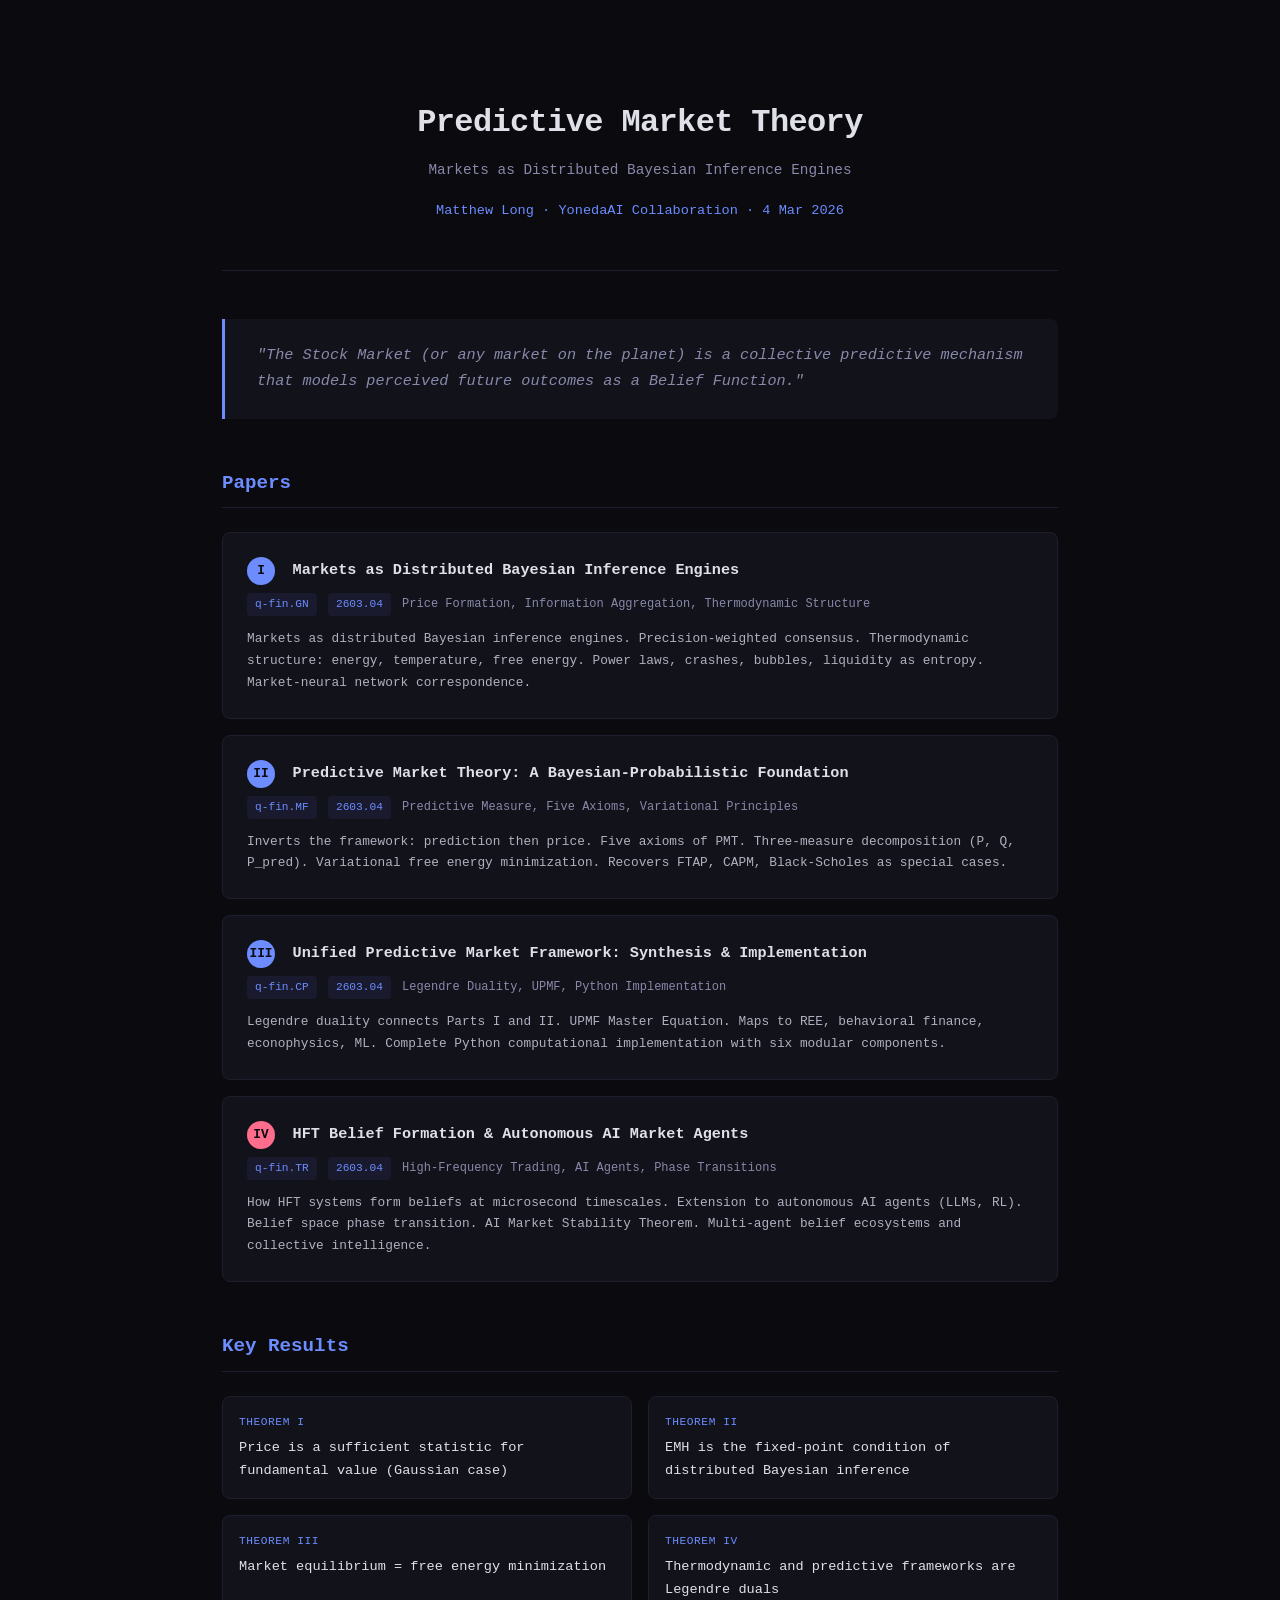
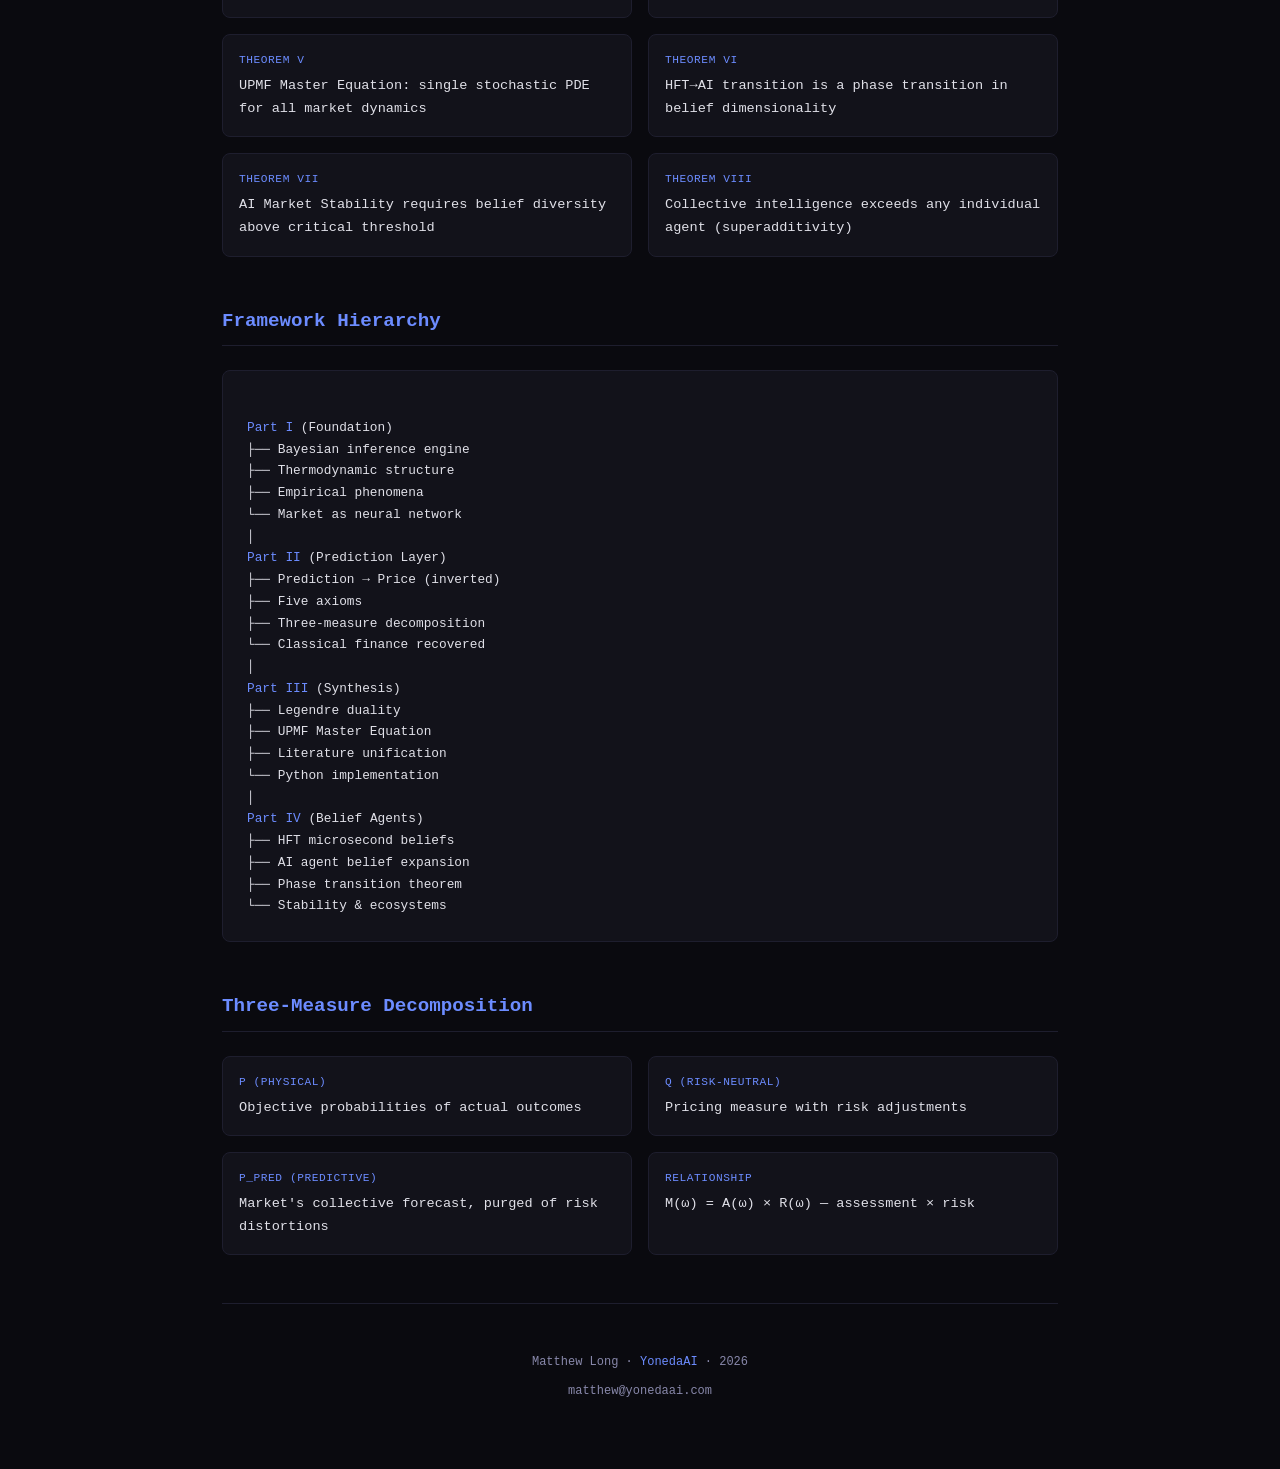
==== docs/index.html @ 6494e1b6 "Initial commit: Predictive Market Theory — four-part treatise Parts I-III: Bayesian inference engine" ====
<!DOCTYPE html>
<html lang="en">
<head>
  <meta charset="UTF-8">
  <meta name="viewport" content="width=device-width, initial-scale=1.0">
  <title>Predictive Market Theory — YonedaAI</title>
  <style>
    :root {
      --bg: #0a0a0f;
      --surface: #12121a;
      --border: #1e1e2e;
      --text: #e0e0e8;
      --muted: #8888aa;
      --accent: #6c8cff;
      --accent2: #ff6c8c;
      --mono: 'SF Mono', 'Fira Code', 'Cascadia Code', monospace;
    }
    * { margin: 0; padding: 0; box-sizing: border-box; }
    body {
      font-family: var(--mono);
      background: var(--bg);
      color: var(--text);
      line-height: 1.7;
      min-height: 100vh;
    }
    .container { max-width: 900px; margin: 0 auto; padding: 2rem; }
    header {
      text-align: center;
      padding: 4rem 0 3rem;
      border-bottom: 1px solid var(--border);
    }
    header h1 {
      font-size: 2rem;
      font-weight: 700;
      letter-spacing: -0.02em;
      margin-bottom: 0.5rem;
    }
    header .subtitle {
      color: var(--muted);
      font-size: 0.9rem;
    }
    header .author {
      margin-top: 1rem;
      color: var(--accent);
      font-size: 0.85rem;
    }
    .quote {
      margin: 3rem 0;
      padding: 1.5rem 2rem;
      border-left: 3px solid var(--accent);
      background: var(--surface);
      border-radius: 0 8px 8px 0;
      font-style: italic;
      color: var(--muted);
      font-size: 0.95rem;
    }
    h2 {
      font-size: 1.2rem;
      color: var(--accent);
      margin: 3rem 0 1.5rem;
      padding-bottom: 0.5rem;
      border-bottom: 1px solid var(--border);
    }
    .papers {
      display: grid;
      gap: 1rem;
    }
    .paper {
      background: var(--surface);
      border: 1px solid var(--border);
      border-radius: 8px;
      padding: 1.5rem;
      transition: border-color 0.2s;
    }
    .paper:hover { border-color: var(--accent); }
    .paper .number {
      display: inline-block;
      background: var(--accent);
      color: var(--bg);
      width: 28px;
      height: 28px;
      line-height: 28px;
      text-align: center;
      border-radius: 50%;
      font-size: 0.8rem;
      font-weight: 700;
      margin-right: 0.5rem;
    }
    .paper .title {
      font-weight: 600;
      font-size: 0.95rem;
    }
    .paper .meta {
      color: var(--muted);
      font-size: 0.75rem;
      margin-top: 0.5rem;
    }
    .paper .desc {
      font-size: 0.8rem;
      margin-top: 0.75rem;
      color: #b0b0c0;
    }
    .tag {
      display: inline-block;
      background: #1a1a2e;
      color: var(--accent);
      padding: 2px 8px;
      border-radius: 4px;
      font-size: 0.7rem;
      margin-right: 4px;
    }
    .results {
      display: grid;
      grid-template-columns: 1fr 1fr;
      gap: 1rem;
    }
    .result {
      background: var(--surface);
      border: 1px solid var(--border);
      border-radius: 8px;
      padding: 1rem;
    }
    .result .label {
      font-size: 0.7rem;
      color: var(--accent);
      text-transform: uppercase;
      letter-spacing: 0.05em;
    }
    .result .value {
      font-size: 0.85rem;
      margin-top: 0.25rem;
    }
    .hierarchy {
      background: var(--surface);
      border: 1px solid var(--border);
      border-radius: 8px;
      padding: 1.5rem;
      font-size: 0.8rem;
      white-space: pre-line;
    }
    .hierarchy code {
      color: var(--accent);
    }
    footer {
      text-align: center;
      padding: 3rem 0 2rem;
      color: var(--muted);
      font-size: 0.75rem;
      border-top: 1px solid var(--border);
      margin-top: 3rem;
    }
    a { color: var(--accent); text-decoration: none; }
    a:hover { text-decoration: underline; }
    @media (max-width: 600px) {
      .results { grid-template-columns: 1fr; }
      .container { padding: 1rem; }
      header h1 { font-size: 1.5rem; }
    }
  </style>
</head>
<body>
  <div class="container">
    <header>
      <h1>Predictive Market Theory</h1>
      <div class="subtitle">Markets as Distributed Bayesian Inference Engines</div>
      <div class="author">Matthew Long · YonedaAI Collaboration · 4 Mar 2026</div>
    </header>

    <div class="quote">
      "The Stock Market (or any market on the planet) is a collective predictive mechanism
      that models perceived future outcomes as a Belief Function."
    </div>

    <h2>Papers</h2>
    <div class="papers">
      <div class="paper">
        <span class="number">I</span>
        <span class="title">Markets as Distributed Bayesian Inference Engines</span>
        <div class="meta">
          <span class="tag">q-fin.GN</span>
          <span class="tag">2603.04</span>
          Price Formation, Information Aggregation, Thermodynamic Structure
        </div>
        <div class="desc">
          Markets as distributed Bayesian inference engines. Precision-weighted consensus.
          Thermodynamic structure: energy, temperature, free energy. Power laws, crashes,
          bubbles, liquidity as entropy. Market-neural network correspondence.
        </div>
      </div>
      <div class="paper">
        <span class="number">II</span>
        <span class="title">Predictive Market Theory: A Bayesian-Probabilistic Foundation</span>
        <div class="meta">
          <span class="tag">q-fin.MF</span>
          <span class="tag">2603.04</span>
          Predictive Measure, Five Axioms, Variational Principles
        </div>
        <div class="desc">
          Inverts the framework: prediction then price. Five axioms of PMT. Three-measure
          decomposition (P, Q, P_pred). Variational free energy minimization. Recovers
          FTAP, CAPM, Black-Scholes as special cases.
        </div>
      </div>
      <div class="paper">
        <span class="number">III</span>
        <span class="title">Unified Predictive Market Framework: Synthesis & Implementation</span>
        <div class="meta">
          <span class="tag">q-fin.CP</span>
          <span class="tag">2603.04</span>
          Legendre Duality, UPMF, Python Implementation
        </div>
        <div class="desc">
          Legendre duality connects Parts I and II. UPMF Master Equation. Maps to REE,
          behavioral finance, econophysics, ML. Complete Python computational implementation
          with six modular components.
        </div>
      </div>
      <div class="paper">
        <span class="number" style="background: var(--accent2);">IV</span>
        <span class="title">HFT Belief Formation & Autonomous AI Market Agents</span>
        <div class="meta">
          <span class="tag">q-fin.TR</span>
          <span class="tag">2603.04</span>
          High-Frequency Trading, AI Agents, Phase Transitions
        </div>
        <div class="desc">
          How HFT systems form beliefs at microsecond timescales. Extension to autonomous
          AI agents (LLMs, RL). Belief space phase transition. AI Market Stability Theorem.
          Multi-agent belief ecosystems and collective intelligence.
        </div>
      </div>
    </div>

    <h2>Key Results</h2>
    <div class="results">
      <div class="result">
        <div class="label">Theorem I</div>
        <div class="value">Price is a sufficient statistic for fundamental value (Gaussian case)</div>
      </div>
      <div class="result">
        <div class="label">Theorem II</div>
        <div class="value">EMH is the fixed-point condition of distributed Bayesian inference</div>
      </div>
      <div class="result">
        <div class="label">Theorem III</div>
        <div class="value">Market equilibrium = free energy minimization</div>
      </div>
      <div class="result">
        <div class="label">Theorem IV</div>
        <div class="value">Thermodynamic and predictive frameworks are Legendre duals</div>
      </div>
      <div class="result">
        <div class="label">Theorem V</div>
        <div class="value">UPMF Master Equation: single stochastic PDE for all market dynamics</div>
      </div>
      <div class="result">
        <div class="label">Theorem VI</div>
        <div class="value">HFT→AI transition is a phase transition in belief dimensionality</div>
      </div>
      <div class="result">
        <div class="label">Theorem VII</div>
        <div class="value">AI Market Stability requires belief diversity above critical threshold</div>
      </div>
      <div class="result">
        <div class="label">Theorem VIII</div>
        <div class="value">Collective intelligence exceeds any individual agent (superadditivity)</div>
      </div>
    </div>

    <h2>Framework Hierarchy</h2>
    <div class="hierarchy">
<code>Part I</code> (Foundation)
  ├── Bayesian inference engine
  ├── Thermodynamic structure
  ├── Empirical phenomena
  └── Market as neural network
        │
<code>Part II</code> (Prediction Layer)
  ├── Prediction → Price (inverted)
  ├── Five axioms
  ├── Three-measure decomposition
  └── Classical finance recovered
        │
<code>Part III</code> (Synthesis)
  ├── Legendre duality
  ├── UPMF Master Equation
  ├── Literature unification
  └── Python implementation
        │
<code>Part IV</code> (Belief Agents)
  ├── HFT microsecond beliefs
  ├── AI agent belief expansion
  ├── Phase transition theorem
  └── Stability & ecosystems
    </div>

    <h2>Three-Measure Decomposition</h2>
    <div class="results">
      <div class="result">
        <div class="label">P (Physical)</div>
        <div class="value">Objective probabilities of actual outcomes</div>
      </div>
      <div class="result">
        <div class="label">Q (Risk-neutral)</div>
        <div class="value">Pricing measure with risk adjustments</div>
      </div>
      <div class="result">
        <div class="label">P_pred (Predictive)</div>
        <div class="value">Market's collective forecast, purged of risk distortions</div>
      </div>
      <div class="result">
        <div class="label">Relationship</div>
        <div class="value">M(ω) = A(ω) × R(ω) — assessment × risk</div>
      </div>
    </div>

    <footer>
      <p>Matthew Long · <a href="https://yonedaai.com">YonedaAI</a> · 2026</p>
      <p style="margin-top: 0.5rem;">matthew@yonedaai.com</p>
    </footer>
  </div>
</body>
</html>
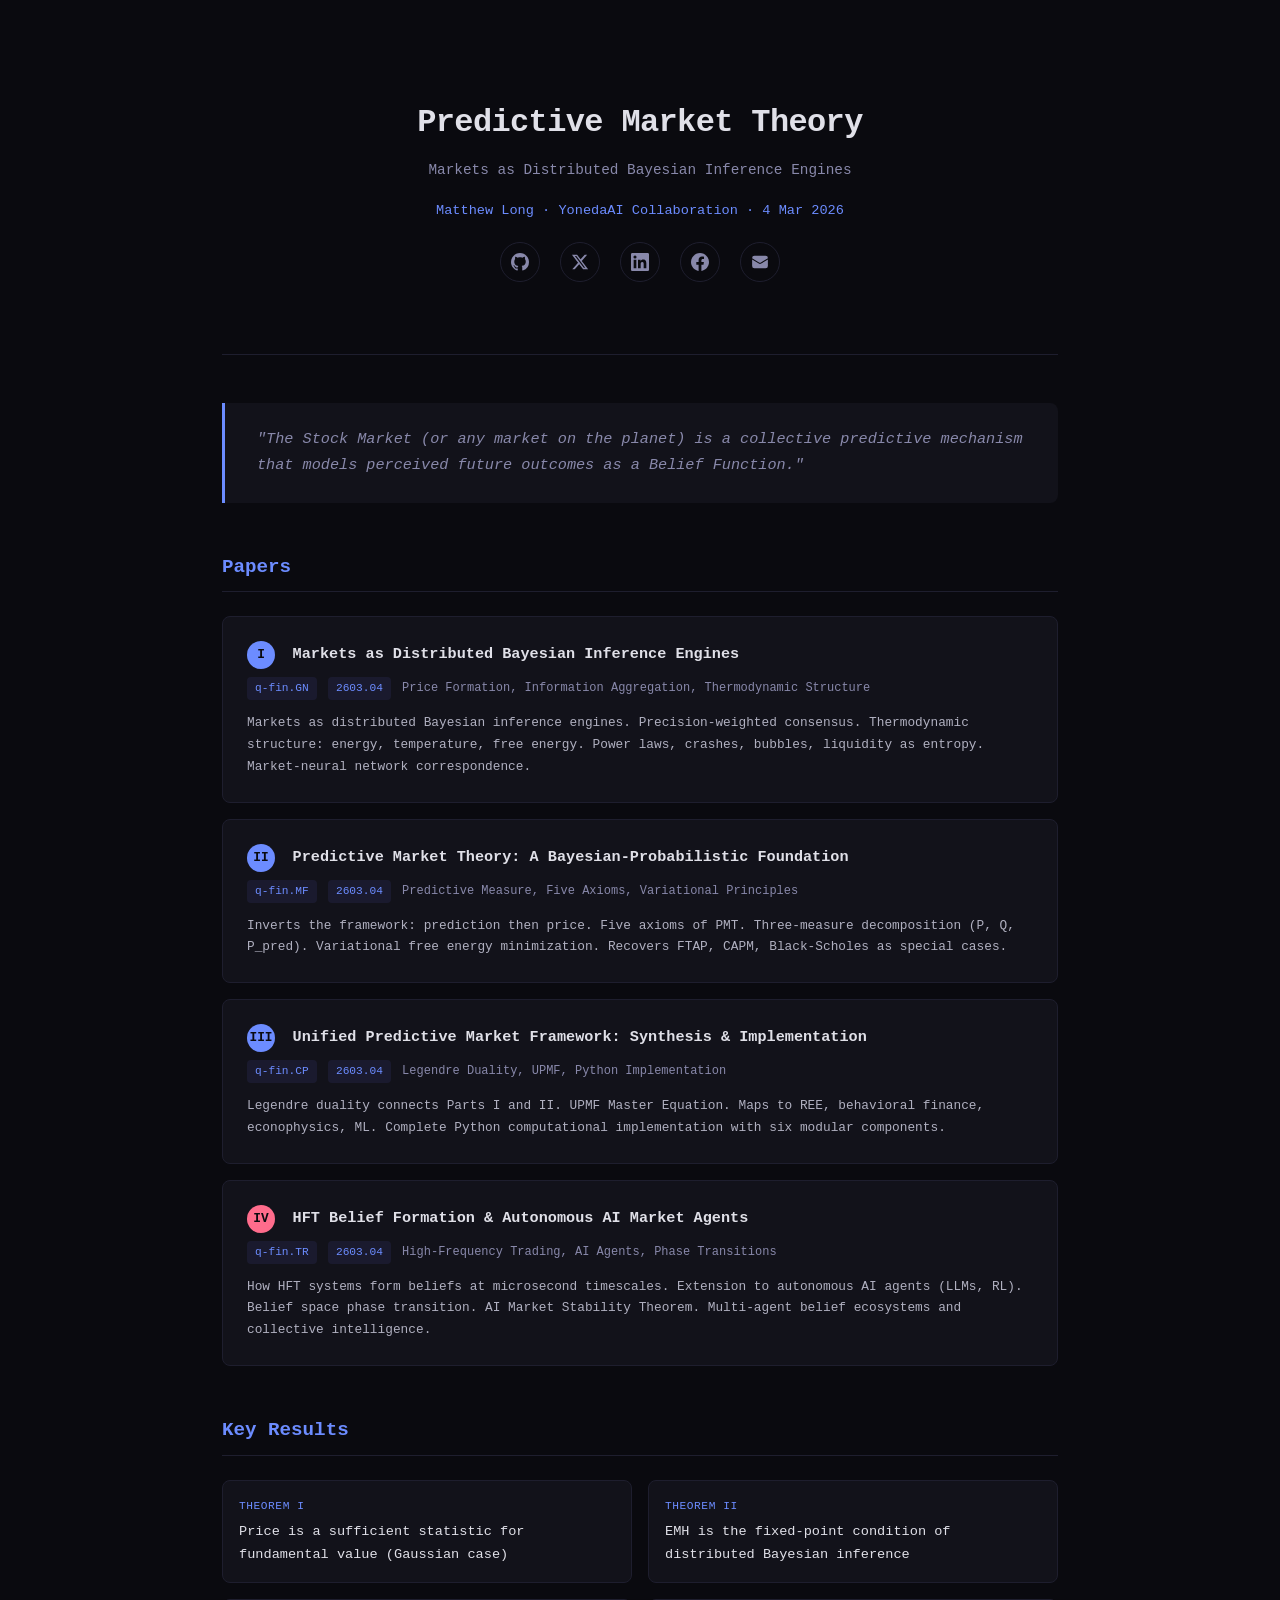
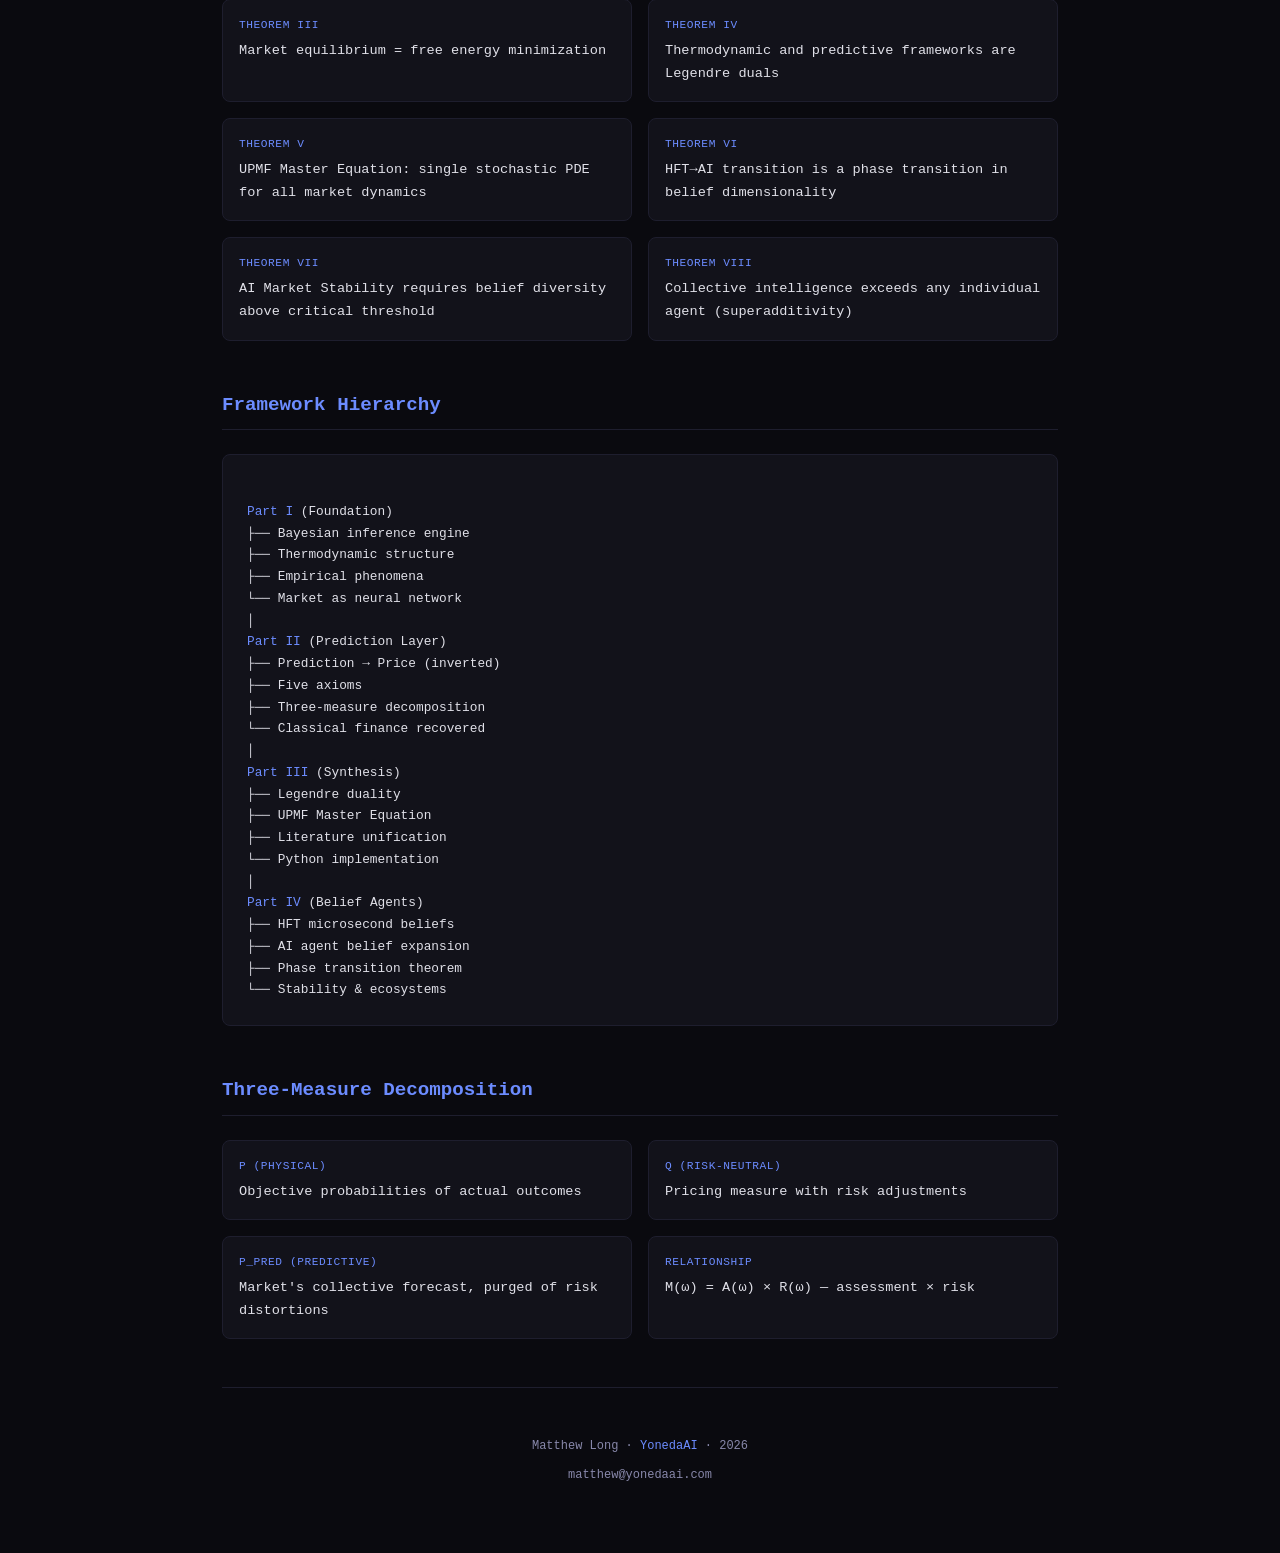
==== commit 725c2459: "Add OpenGraph meta tags, social sharing icons, and OG image Social icons: GitHub, X, LinkedIn, Faceb" ====
--- a/docs/index.html
+++ b/docs/index.html
@@ -4,6 +4,28 @@
   <meta charset="UTF-8">
   <meta name="viewport" content="width=device-width, initial-scale=1.0">
   <title>Predictive Market Theory — YonedaAI</title>
+
+  <!-- OpenGraph -->
+  <meta property="og:title" content="Predictive Market Theory">
+  <meta property="og:description" content="Markets as Distributed Bayesian Inference Engines — A four-part treatise on belief functions, thermodynamic structure, HFT belief formation, and AI market agents.">
+  <meta property="og:type" content="website">
+  <meta property="og:url" content="https://magnetonio.github.io/market-theory/">
+  <meta property="og:image" content="https://magnetonio.github.io/market-theory/og-image.png">
+  <meta property="og:image:width" content="1200">
+  <meta property="og:image:height" content="630">
+  <meta property="og:site_name" content="YonedaAI">
+
+  <!-- Twitter Card -->
+  <meta name="twitter:card" content="summary_large_image">
+  <meta name="twitter:title" content="Predictive Market Theory">
+  <meta name="twitter:description" content="Markets as Distributed Bayesian Inference Engines — Bayesian belief functions, thermodynamic structure, HFT, and AI agents.">
+  <meta name="twitter:image" content="https://magnetonio.github.io/market-theory/og-image.png">
+
+  <!-- General Meta -->
+  <meta name="description" content="Predictive Market Theory: A four-part treatise establishing markets as collective predictive mechanisms that model perceived future outcomes as belief functions.">
+  <meta name="author" content="Matthew Long">
+  <link rel="canonical" href="https://magnetonio.github.io/market-theory/">
+
   <style>
     :root {
       --bg: #0a0a0f;
@@ -151,6 +173,37 @@
     }
     a { color: var(--accent); text-decoration: none; }
     a:hover { text-decoration: underline; }
+    .social-icons {
+      display: flex;
+      justify-content: center;
+      gap: 1.25rem;
+      margin: 1.5rem 0;
+    }
+    .social-icons a {
+      display: inline-flex;
+      align-items: center;
+      justify-content: center;
+      width: 40px;
+      height: 40px;
+      border-radius: 50%;
+      border: 1px solid var(--border);
+      color: var(--muted);
+      transition: all 0.2s;
+    }
+    .social-icons a:hover {
+      color: var(--accent);
+      border-color: var(--accent);
+      background: rgba(108,140,255,0.08);
+      text-decoration: none;
+    }
+    .social-icons svg {
+      width: 18px;
+      height: 18px;
+      fill: currentColor;
+    }
+    .header-social {
+      margin-top: 1.25rem;
+    }
     @media (max-width: 600px) {
       .results { grid-template-columns: 1fr; }
       .container { padding: 1rem; }
@@ -164,6 +217,23 @@
       <h1>Predictive Market Theory</h1>
       <div class="subtitle">Markets as Distributed Bayesian Inference Engines</div>
       <div class="author">Matthew Long · YonedaAI Collaboration · 4 Mar 2026</div>
+      <div class="social-icons header-social">
+        <a href="https://github.com/MagnetonIO/market-theory" title="GitHub" aria-label="GitHub">
+          <svg viewBox="0 0 24 24"><path d="M12 0C5.37 0 0 5.37 0 12c0 5.31 3.435 9.795 8.205 11.385.6.105.825-.255.825-.57 0-.285-.015-1.23-.015-2.235-3.015.555-3.795-.735-4.035-1.41-.135-.345-.72-1.41-1.23-1.695-.42-.225-1.02-.78-.015-.795.945-.015 1.62.87 1.845 1.23 1.08 1.815 2.805 1.305 3.495.99.105-.78.42-1.305.765-1.605-2.67-.3-5.46-1.335-5.46-5.925 0-1.305.465-2.385 1.23-3.225-.12-.3-.54-1.53.12-3.18 0 0 1.005-.315 3.3 1.23.96-.27 1.98-.405 3-.405s2.04.135 3 .405c2.295-1.56 3.3-1.23 3.3-1.23.66 1.65.24 2.88.12 3.18.765.84 1.23 1.905 1.23 3.225 0 4.605-2.805 5.625-5.475 5.925.435.375.81 1.095.81 2.22 0 1.605-.015 2.895-.015 3.3 0 .315.225.69.825.57A12.02 12.02 0 0024 12c0-6.63-5.37-12-12-12z"/></svg>
+        </a>
+        <a href="https://twitter.com/intent/tweet?text=Predictive%20Market%20Theory%20%E2%80%94%20Markets%20as%20Distributed%20Bayesian%20Inference%20Engines&url=https://magnetonio.github.io/market-theory/" title="Share on X" aria-label="Share on X">
+          <svg viewBox="0 0 24 24"><path d="M18.244 2.25h3.308l-7.227 8.26 8.502 11.24H16.17l-5.214-6.817L4.99 21.75H1.68l7.73-8.835L1.254 2.25H8.08l4.713 6.231zm-1.161 17.52h1.833L7.084 4.126H5.117z"/></svg>
+        </a>
+        <a href="https://www.linkedin.com/sharing/share-offsite/?url=https://magnetonio.github.io/market-theory/" title="Share on LinkedIn" aria-label="Share on LinkedIn">
+          <svg viewBox="0 0 24 24"><path d="M20.447 20.452h-3.554v-5.569c0-1.328-.027-3.037-1.852-3.037-1.853 0-2.136 1.445-2.136 2.939v5.667H9.351V9h3.414v1.561h.046c.477-.9 1.637-1.85 3.37-1.85 3.601 0 4.267 2.37 4.267 5.455v6.286zM5.337 7.433a2.062 2.062 0 01-2.063-2.065 2.064 2.064 0 112.063 2.065zm1.782 13.019H3.555V9h3.564v11.452zM22.225 0H1.771C.792 0 0 .774 0 1.729v20.542C0 23.227.792 24 1.771 24h20.451C23.2 24 24 23.227 24 22.271V1.729C24 .774 23.2 0 22.222 0h.003z"/></svg>
+        </a>
+        <a href="https://www.facebook.com/sharer/sharer.php?u=https://magnetonio.github.io/market-theory/" title="Share on Facebook" aria-label="Share on Facebook">
+          <svg viewBox="0 0 24 24"><path d="M24 12.073c0-6.627-5.373-12-12-12s-12 5.373-12 12c0 5.99 4.388 10.954 10.125 11.854v-8.385H7.078v-3.47h3.047V9.43c0-3.007 1.792-4.669 4.533-4.669 1.312 0 2.686.235 2.686.235v2.953H15.83c-1.491 0-1.956.925-1.956 1.874v2.25h3.328l-.532 3.47h-2.796v8.385C19.612 23.027 24 18.062 24 12.073z"/></svg>
+        </a>
+        <a href="mailto:matthew@yonedaai.com" title="Email" aria-label="Email">
+          <svg viewBox="0 0 24 24"><path d="M1.5 8.67v8.58a3 3 0 003 3h15a3 3 0 003-3V8.67l-8.928 5.493a3 3 0 01-3.144 0L1.5 8.67z"/><path d="M22.5 6.908V6.75a3 3 0 00-3-3h-15a3 3 0 00-3 3v.158l9.714 5.978a1.5 1.5 0 001.572 0L22.5 6.908z"/></svg>
+        </a>
+      </div>
     </header>
 
     <div class="quote">
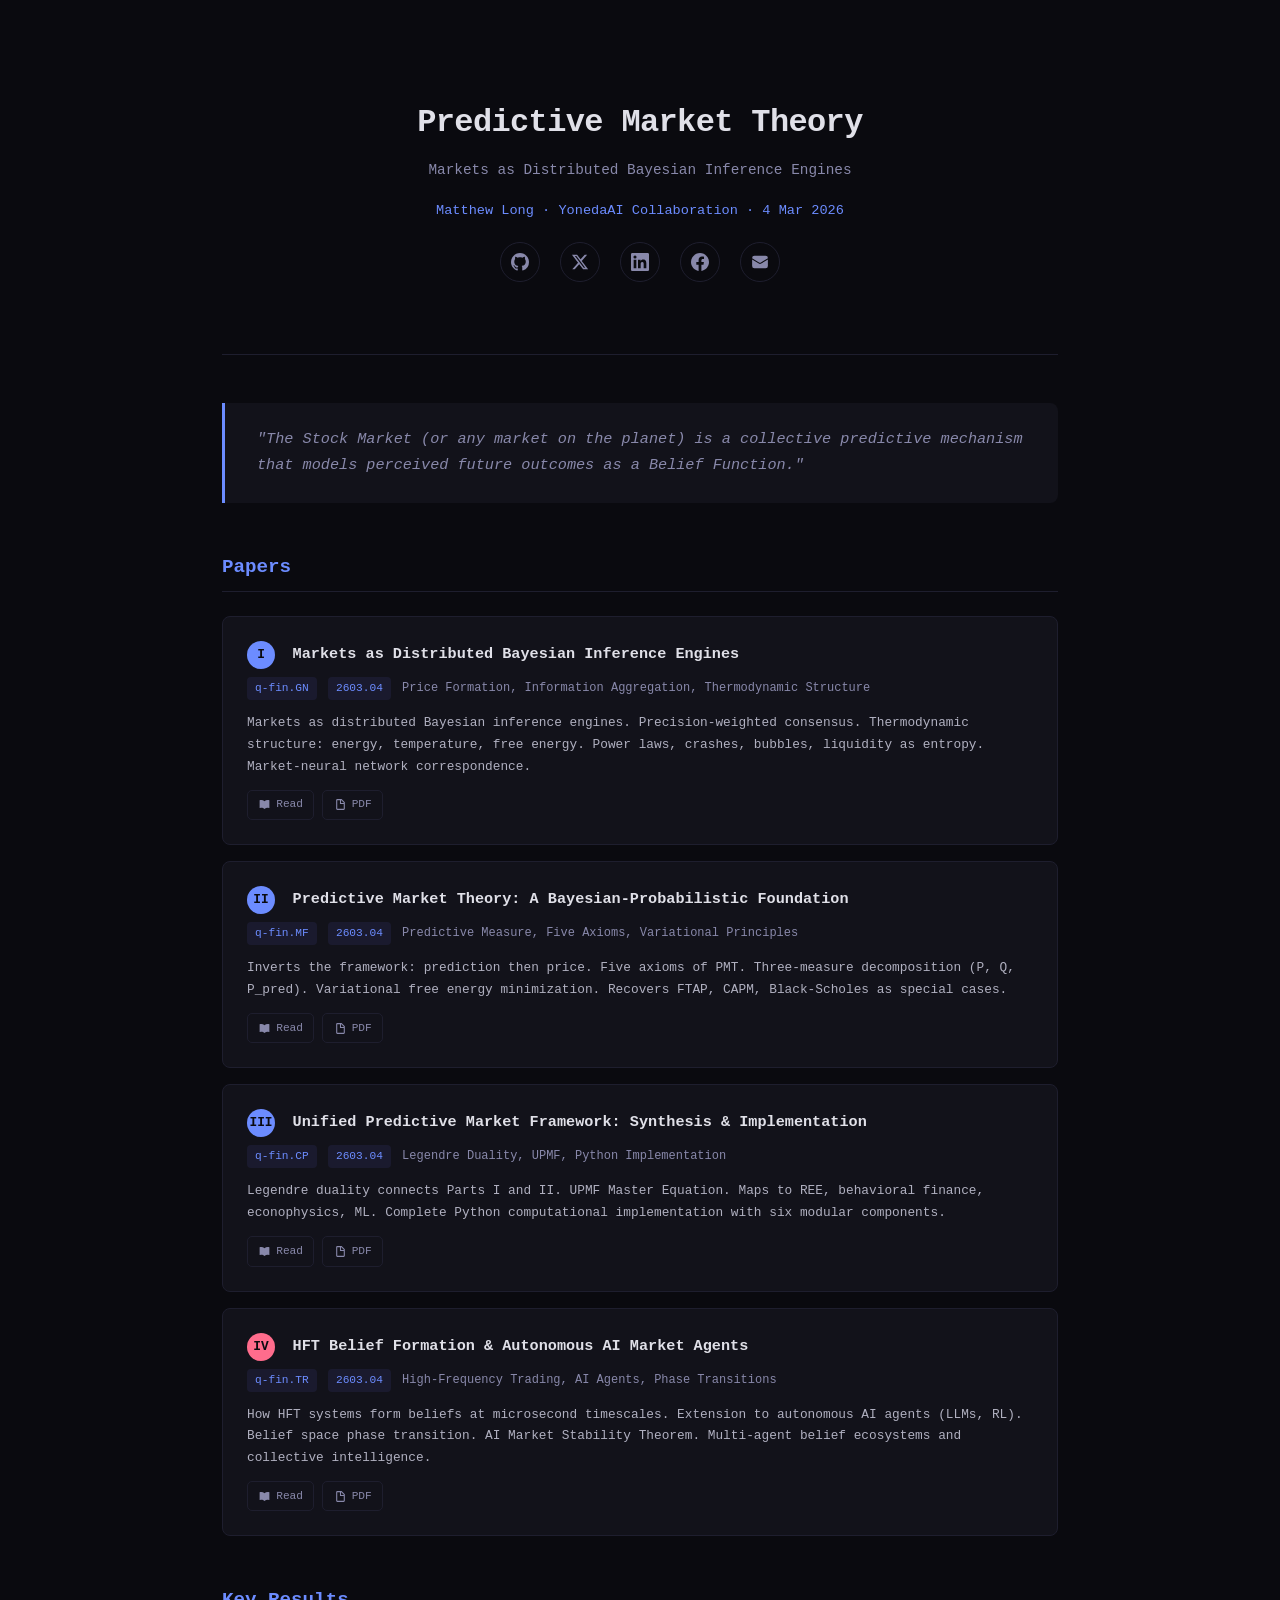
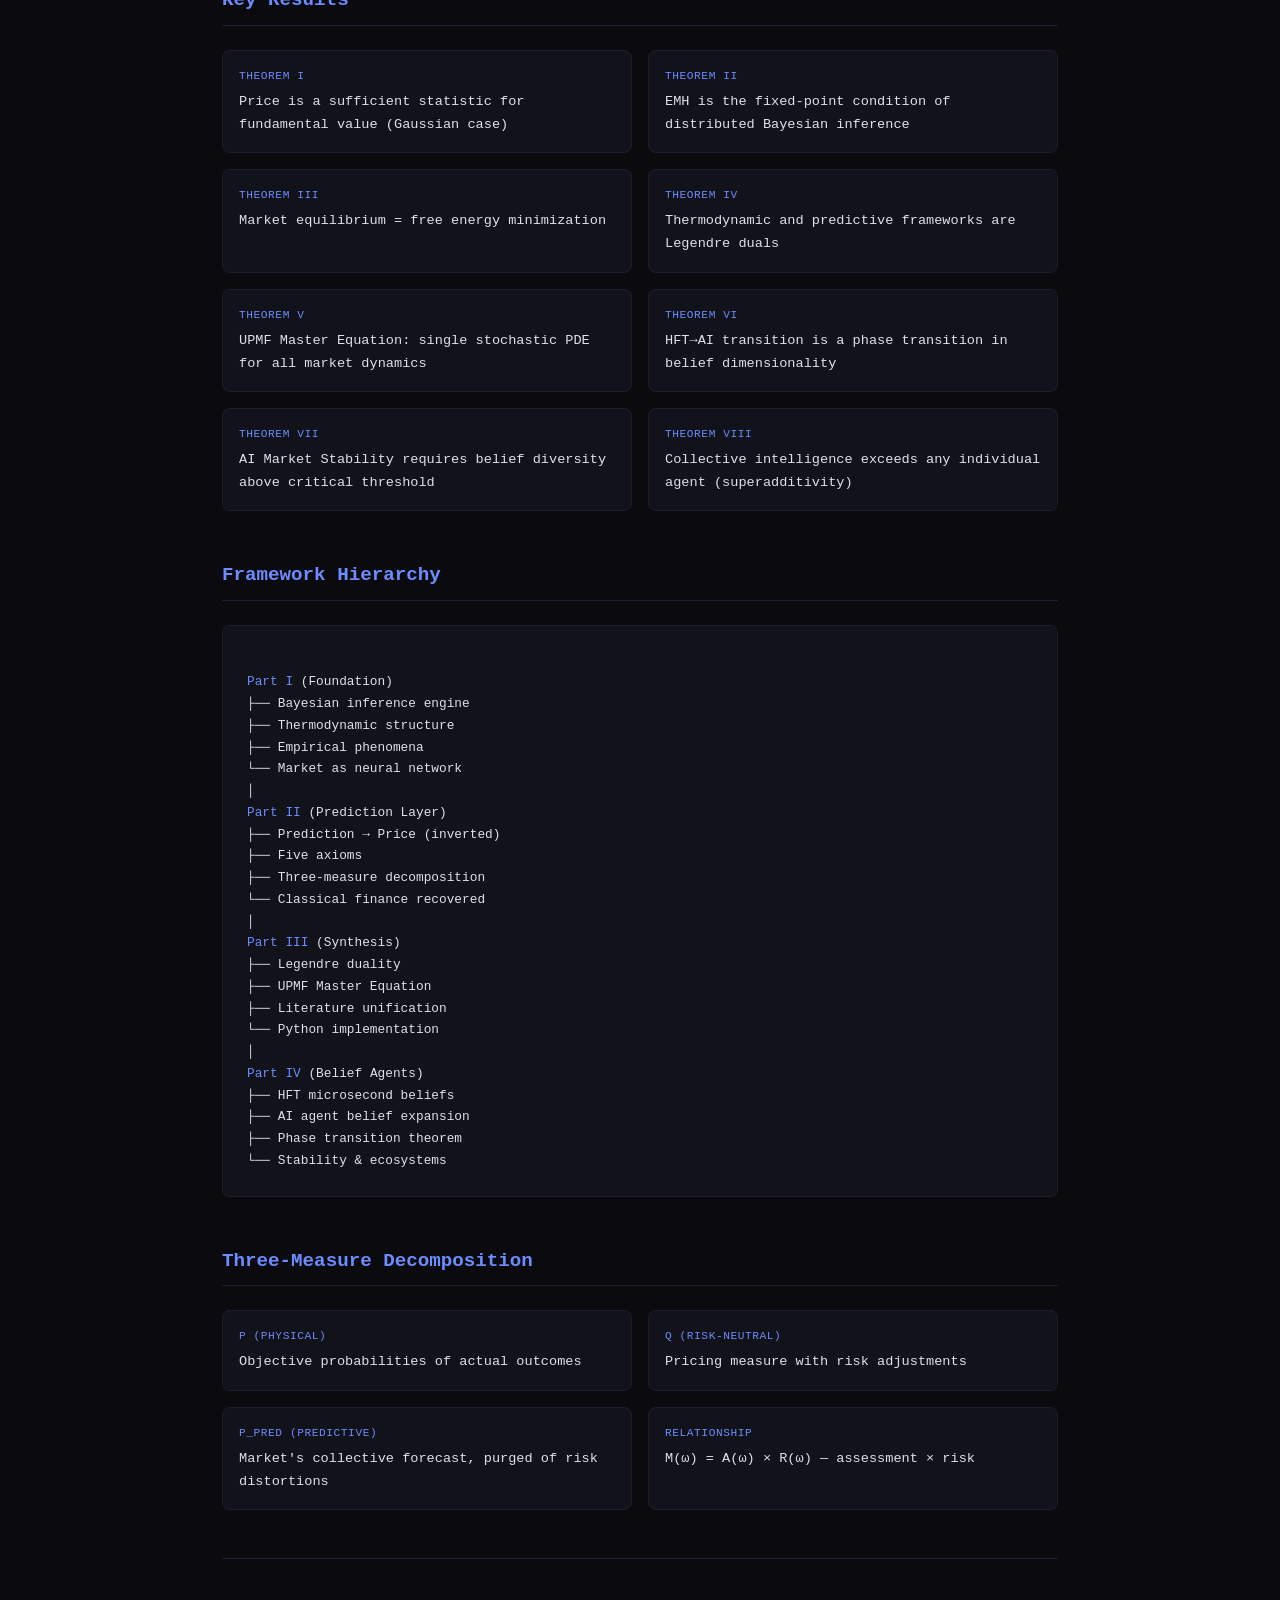
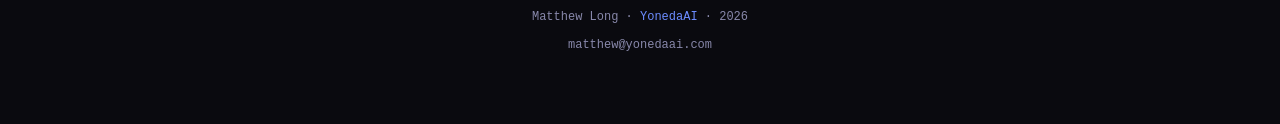
==== commit b8db7876: "Add web-readable paper pages with MathJax rendering - 4 HTML reading pages converted from LaTeX via " ====
--- a/docs/index.html
+++ b/docs/index.html
@@ -95,6 +95,29 @@
       transition: border-color 0.2s;
     }
     .paper:hover { border-color: var(--accent); }
+    .paper-links {
+      display: flex;
+      gap: 0.5rem;
+      margin-top: 0.75rem;
+    }
+    .paper-links a {
+      display: inline-flex;
+      align-items: center;
+      gap: 0.3rem;
+      padding: 0.3rem 0.65rem;
+      border: 1px solid var(--border);
+      border-radius: 5px;
+      font-size: 0.7rem;
+      font-family: var(--mono);
+      color: var(--muted);
+      transition: all 0.2s;
+    }
+    .paper-links a:hover {
+      border-color: var(--accent);
+      color: var(--accent);
+      text-decoration: none;
+    }
+    .paper-links svg { width: 13px; height: 13px; fill: currentColor; flex-shrink: 0; }
     .paper .number {
       display: inline-block;
       background: var(--accent);
@@ -256,6 +279,10 @@
           Thermodynamic structure: energy, temperature, free energy. Power laws, crashes,
           bubbles, liquidity as entropy. Market-neural network correspondence.
         </div>
+        <div class="paper-links">
+          <a href="markets_bayesian.html"><svg viewBox="0 0 24 24"><path d="M12 6.042A8.967 8.967 0 006 3.75c-1.052 0-2.062.18-3 .512v14.25A8.987 8.987 0 016 18c2.305 0 4.408.867 6 2.292m0-14.25a8.966 8.966 0 016-2.292c1.052 0 2.062.18 3 .512v14.25A8.987 8.987 0 0018 18a8.967 8.967 0 00-6 2.292m0-14.25v14.25"/></svg>Read</a>
+          <a href="papers/pdf/markets_bayesian.pdf"><svg viewBox="0 0 24 24"><path d="M14 2H6a2 2 0 00-2 2v16a2 2 0 002 2h12a2 2 0 002-2V8l-6-6zm-1 1.5L18.5 9H13V3.5zM6 20V4h5v7h7v9H6z"/></svg>PDF</a>
+        </div>
       </div>
       <div class="paper">
         <span class="number">II</span>
@@ -270,6 +297,10 @@
           decomposition (P, Q, P_pred). Variational free energy minimization. Recovers
           FTAP, CAPM, Black-Scholes as special cases.
         </div>
+        <div class="paper-links">
+          <a href="predictive_market_theory.html"><svg viewBox="0 0 24 24"><path d="M12 6.042A8.967 8.967 0 006 3.75c-1.052 0-2.062.18-3 .512v14.25A8.987 8.987 0 016 18c2.305 0 4.408.867 6 2.292m0-14.25a8.966 8.966 0 016-2.292c1.052 0 2.062.18 3 .512v14.25A8.987 8.987 0 0018 18a8.967 8.967 0 00-6 2.292m0-14.25v14.25"/></svg>Read</a>
+          <a href="papers/pdf/predictive_market_theory.pdf"><svg viewBox="0 0 24 24"><path d="M14 2H6a2 2 0 00-2 2v16a2 2 0 002 2h12a2 2 0 002-2V8l-6-6zm-1 1.5L18.5 9H13V3.5zM6 20V4h5v7h7v9H6z"/></svg>PDF</a>
+        </div>
       </div>
       <div class="paper">
         <span class="number">III</span>
@@ -284,6 +315,10 @@
           behavioral finance, econophysics, ML. Complete Python computational implementation
           with six modular components.
         </div>
+        <div class="paper-links">
+          <a href="unified_predictive_markets.html"><svg viewBox="0 0 24 24"><path d="M12 6.042A8.967 8.967 0 006 3.75c-1.052 0-2.062.18-3 .512v14.25A8.987 8.987 0 016 18c2.305 0 4.408.867 6 2.292m0-14.25a8.966 8.966 0 016-2.292c1.052 0 2.062.18 3 .512v14.25A8.987 8.987 0 0018 18a8.967 8.967 0 00-6 2.292m0-14.25v14.25"/></svg>Read</a>
+          <a href="papers/pdf/unified_predictive_markets.pdf"><svg viewBox="0 0 24 24"><path d="M14 2H6a2 2 0 00-2 2v16a2 2 0 002 2h12a2 2 0 002-2V8l-6-6zm-1 1.5L18.5 9H13V3.5zM6 20V4h5v7h7v9H6z"/></svg>PDF</a>
+        </div>
       </div>
       <div class="paper">
         <span class="number" style="background: var(--accent2);">IV</span>
@@ -297,6 +332,10 @@
           How HFT systems form beliefs at microsecond timescales. Extension to autonomous
           AI agents (LLMs, RL). Belief space phase transition. AI Market Stability Theorem.
           Multi-agent belief ecosystems and collective intelligence.
+        </div>
+        <div class="paper-links">
+          <a href="hft_belief_formation.html"><svg viewBox="0 0 24 24"><path d="M12 6.042A8.967 8.967 0 006 3.75c-1.052 0-2.062.18-3 .512v14.25A8.987 8.987 0 016 18c2.305 0 4.408.867 6 2.292m0-14.25a8.966 8.966 0 016-2.292c1.052 0 2.062.18 3 .512v14.25A8.987 8.987 0 0018 18a8.967 8.967 0 00-6 2.292m0-14.25v14.25"/></svg>Read</a>
+          <a href="papers/pdf/hft_belief_formation.pdf"><svg viewBox="0 0 24 24"><path d="M14 2H6a2 2 0 00-2 2v16a2 2 0 002 2h12a2 2 0 002-2V8l-6-6zm-1 1.5L18.5 9H13V3.5zM6 20V4h5v7h7v9H6z"/></svg>PDF</a>
         </div>
       </div>
     </div>
